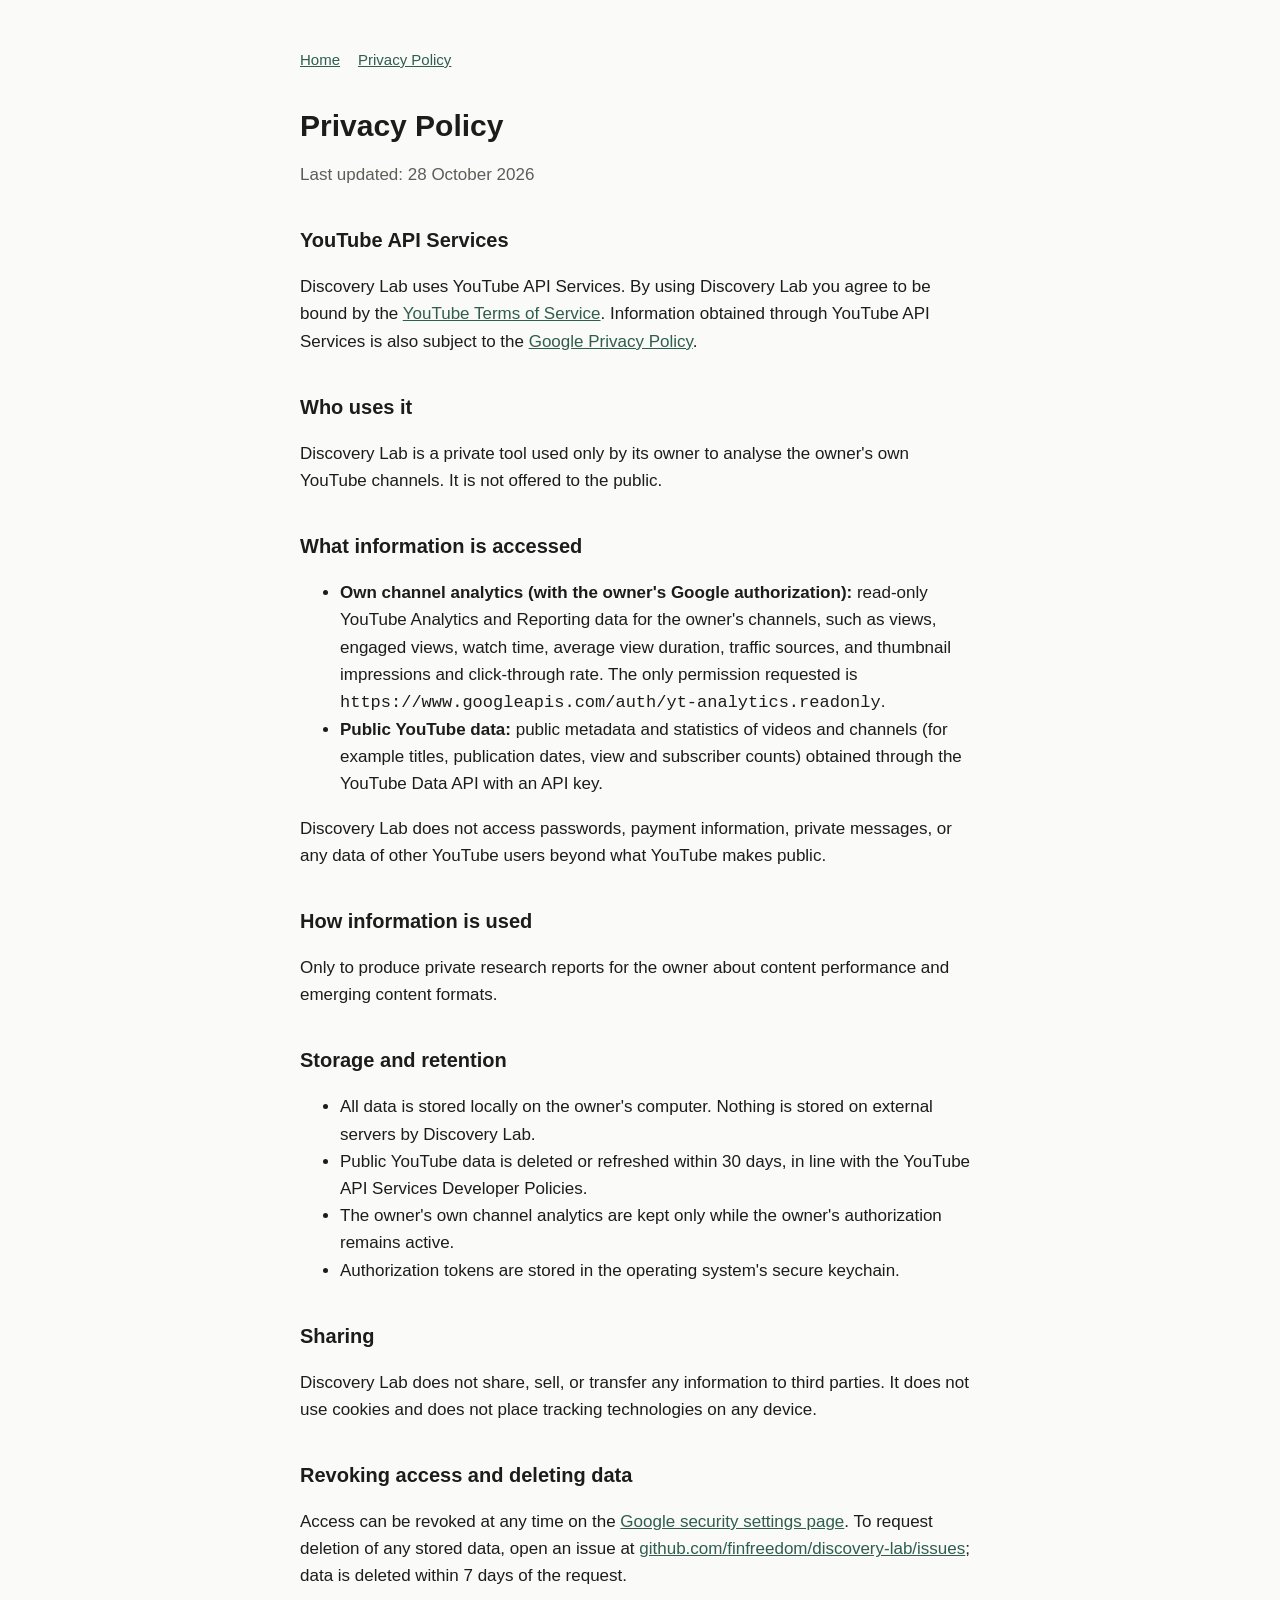
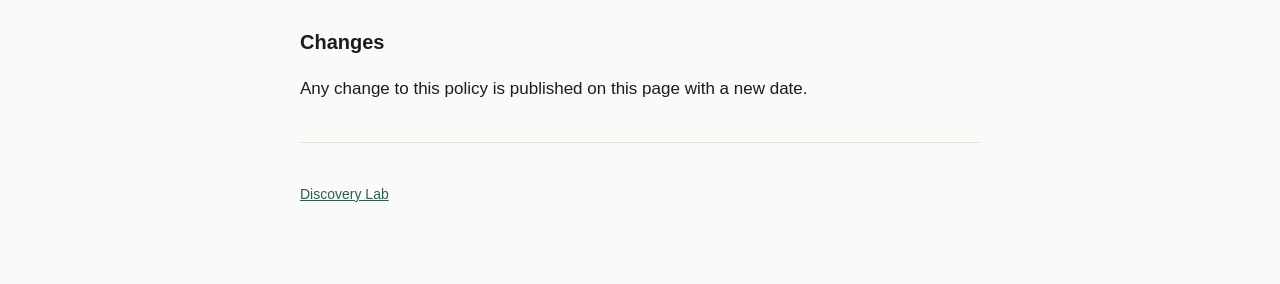
==== privacy.html @ 8a8e0ce5 "Страница Discovery Lab и политика конфиденциальности (исходники для GitHub Pages) Co-Authored-By: Cl" ====
<!doctype html>
<html lang="en"><head><meta charset="utf-8"><meta name="viewport" content="width=device-width,initial-scale=1">
<title>Discovery Lab Privacy</title><meta name="description" content="Privacy Policy of Discovery Lab, a private single-user research tool that uses YouTube API Services.">
<link rel="stylesheet" href="style.css"></head>
<body><main>
<nav><a href="./">Home</a><a href="privacy.html">Privacy Policy</a></nav>
<h1>Privacy Policy</h1>
<p class="mut">Last updated: 28 October 2026</p>

<h2>YouTube API Services</h2>
<p>Discovery Lab uses YouTube API Services. By using Discovery Lab you agree to be bound by the <a href="https://www.youtube.com/t/terms">YouTube Terms of Service</a>. Information obtained through YouTube API Services is also subject to the <a href="https://policies.google.com/privacy">Google Privacy Policy</a>.</p>

<h2>Who uses it</h2>
<p>Discovery Lab is a private tool used only by its owner to analyse the owner's own YouTube channels. It is not offered to the public.</p>

<h2>What information is accessed</h2>
<ul>
<li><strong>Own channel analytics (with the owner's Google authorization):</strong> read-only YouTube Analytics and Reporting data for the owner's channels, such as views, engaged views, watch time, average view duration, traffic sources, and thumbnail impressions and click-through rate. The only permission requested is <code>https://www.googleapis.com/auth/yt-analytics.readonly</code>.</li>
<li><strong>Public YouTube data:</strong> public metadata and statistics of videos and channels (for example titles, publication dates, view and subscriber counts) obtained through the YouTube Data API with an API key.</li>
</ul>
<p>Discovery Lab does not access passwords, payment information, private messages, or any data of other YouTube users beyond what YouTube makes public.</p>

<h2>How information is used</h2>
<p>Only to produce private research reports for the owner about content performance and emerging content formats.</p>

<h2>Storage and retention</h2>
<ul>
<li>All data is stored locally on the owner's computer. Nothing is stored on external servers by Discovery Lab.</li>
<li>Public YouTube data is deleted or refreshed within 30 days, in line with the YouTube API Services Developer Policies.</li>
<li>The owner's own channel analytics are kept only while the owner's authorization remains active.</li>
<li>Authorization tokens are stored in the operating system's secure keychain.</li>
</ul>

<h2>Sharing</h2>
<p>Discovery Lab does not share, sell, or transfer any information to third parties. It does not use cookies and does not place tracking technologies on any device.</p>

<h2>Revoking access and deleting data</h2>
<p>Access can be revoked at any time on the <a href="https://security.google.com/settings/security/permissions">Google security settings page</a>. To request deletion of any stored data, open an issue at <a href="https://github.com/finfreedom/discovery-lab/issues">github.com/finfreedom/discovery-lab/issues</a>; data is deleted within 7 days of the request.</p>

<h2>Changes</h2>
<p>Any change to this policy is published on this page with a new date.</p>
<hr><footer><a href="./">Discovery Lab</a></footer>
</main></body></html>
---- style.css ----
:root{--bg:#fafaf8;--fg:#1c1c1a;--mut:#5d5d58;--line:#e3e2dc;--acc:#2f5d50}
@media (prefers-color-scheme:dark){:root{--bg:#141413;--fg:#ecebe6;--mut:#a3a29b;--line:#2c2b28;--acc:#8fc2b0}}
*{box-sizing:border-box}body{margin:0;background:var(--bg);color:var(--fg);font:17px/1.6 -apple-system,BlinkMacSystemFont,"Segoe UI",Roboto,sans-serif}
main{max-width:720px;margin:0 auto;padding:48px 20px 80px}h1{font-size:30px;line-height:1.2;margin:0 0 8px}h2{font-size:20px;margin:36px 0 8px}
p,li{color:var(--fg)}.mut{color:var(--mut)}a{color:var(--acc)}nav{display:flex;gap:18px;margin:0 0 36px;font-size:15px}
hr{border:0;border-top:1px solid var(--line);margin:40px 0}footer{font-size:14px;color:var(--mut)}
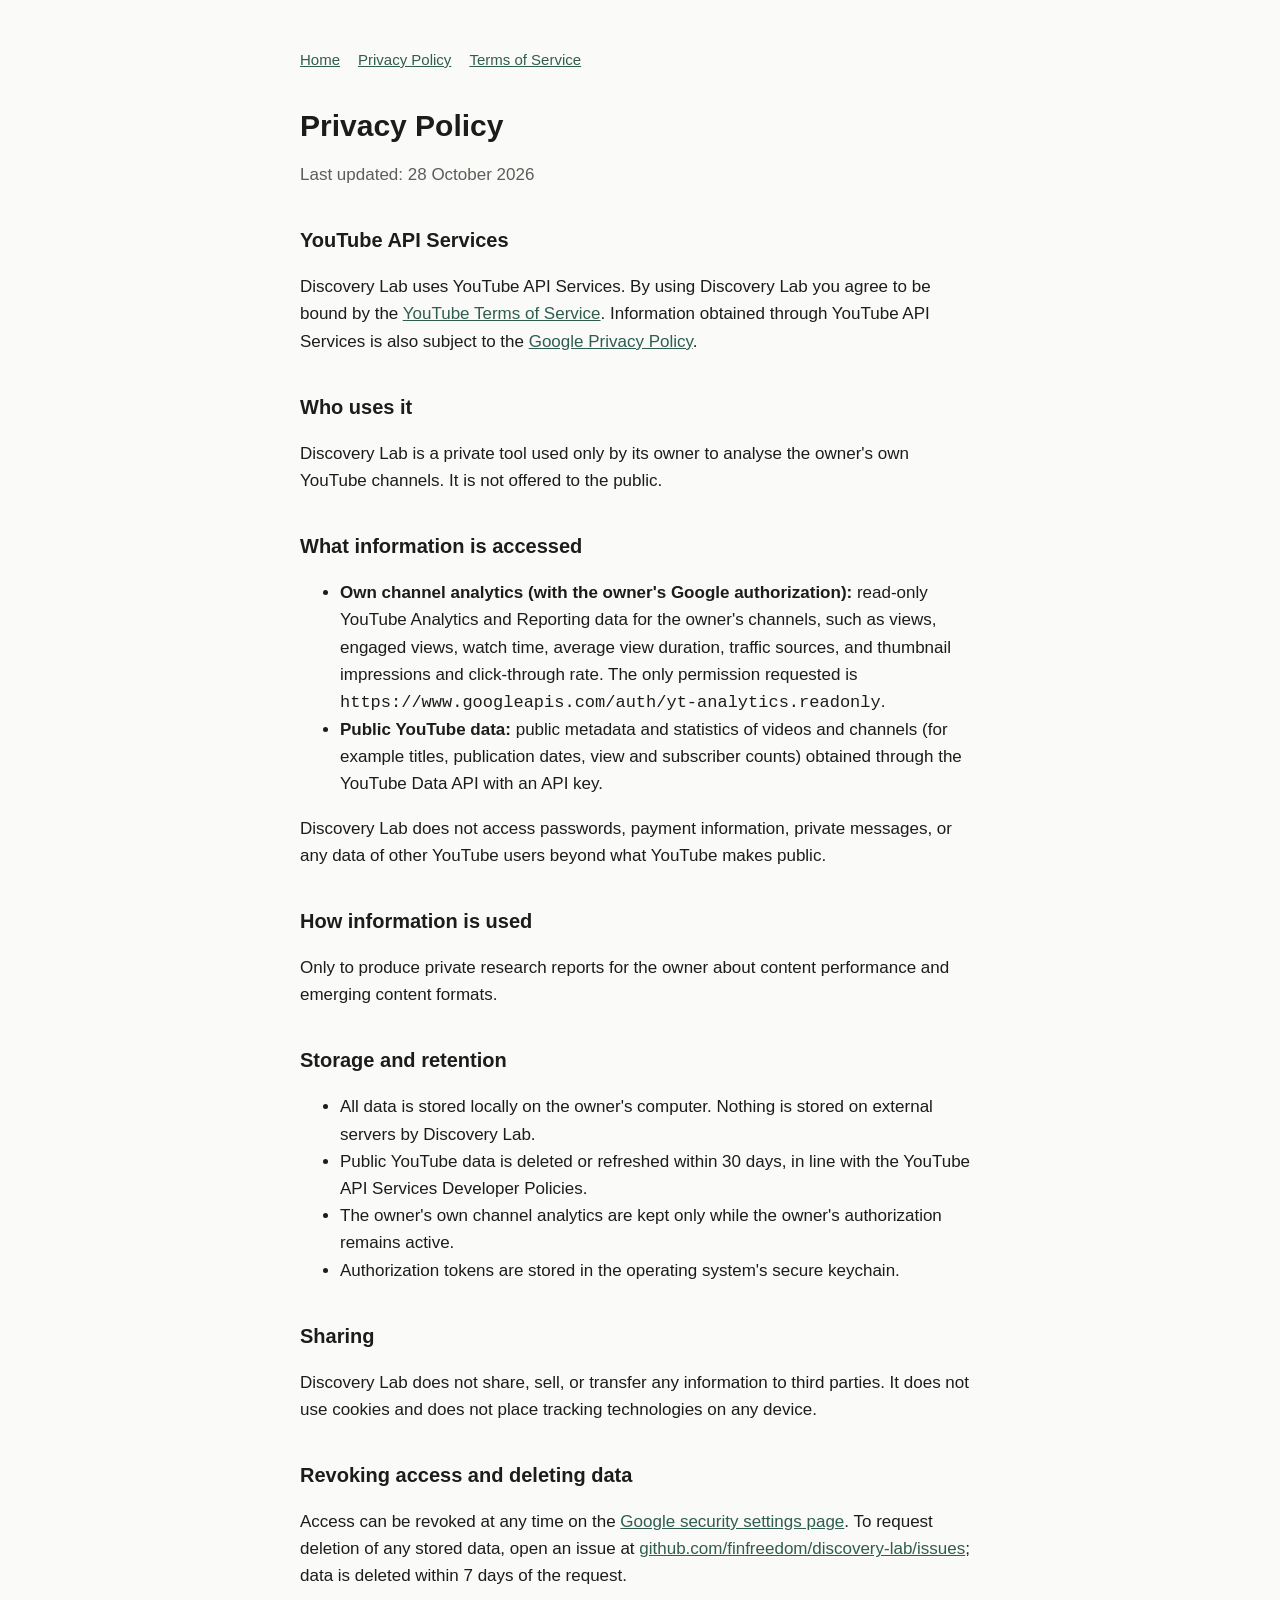
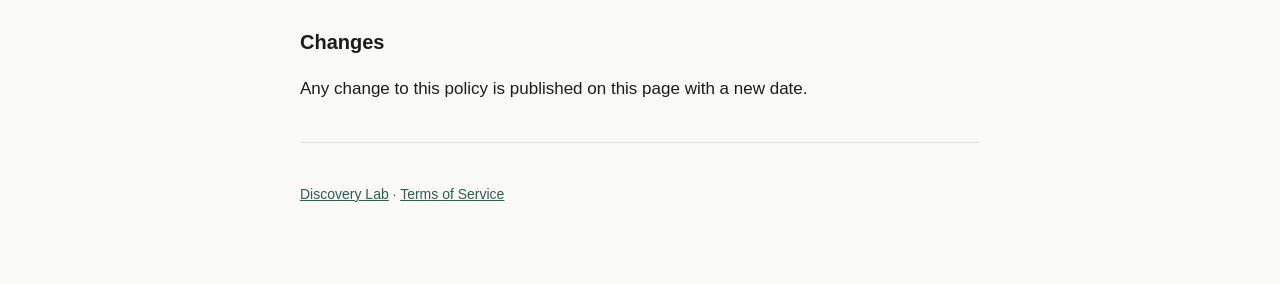
==== commit 5130a40f: "Страница условий использования (Terms of Service) для формы аудита Co-Authored-By: Claude Opus 5.5 <" ====
--- a/privacy.html
+++ b/privacy.html
@@ -3,7 +3,7 @@
 <title>Discovery Lab Privacy</title><meta name="description" content="Privacy Policy of Discovery Lab, a private single-user research tool that uses YouTube API Services.">
 <link rel="stylesheet" href="style.css"></head>
 <body><main>
-<nav><a href="./">Home</a><a href="privacy.html">Privacy Policy</a></nav>
+<nav><a href="./">Home</a><a href="privacy.html">Privacy Policy</a><a href="terms.html">Terms of Service</a></nav>
 <h1>Privacy Policy</h1>
 <p class="mut">Last updated: 28 October 2026</p>
 
@@ -39,5 +39,5 @@
 
 <h2>Changes</h2>
 <p>Any change to this policy is published on this page with a new date.</p>
-<hr><footer><a href="./">Discovery Lab</a></footer>
+<hr><footer><a href="./">Discovery Lab</a> · <a href="terms.html">Terms of Service</a></footer>
 </main></body></html>
